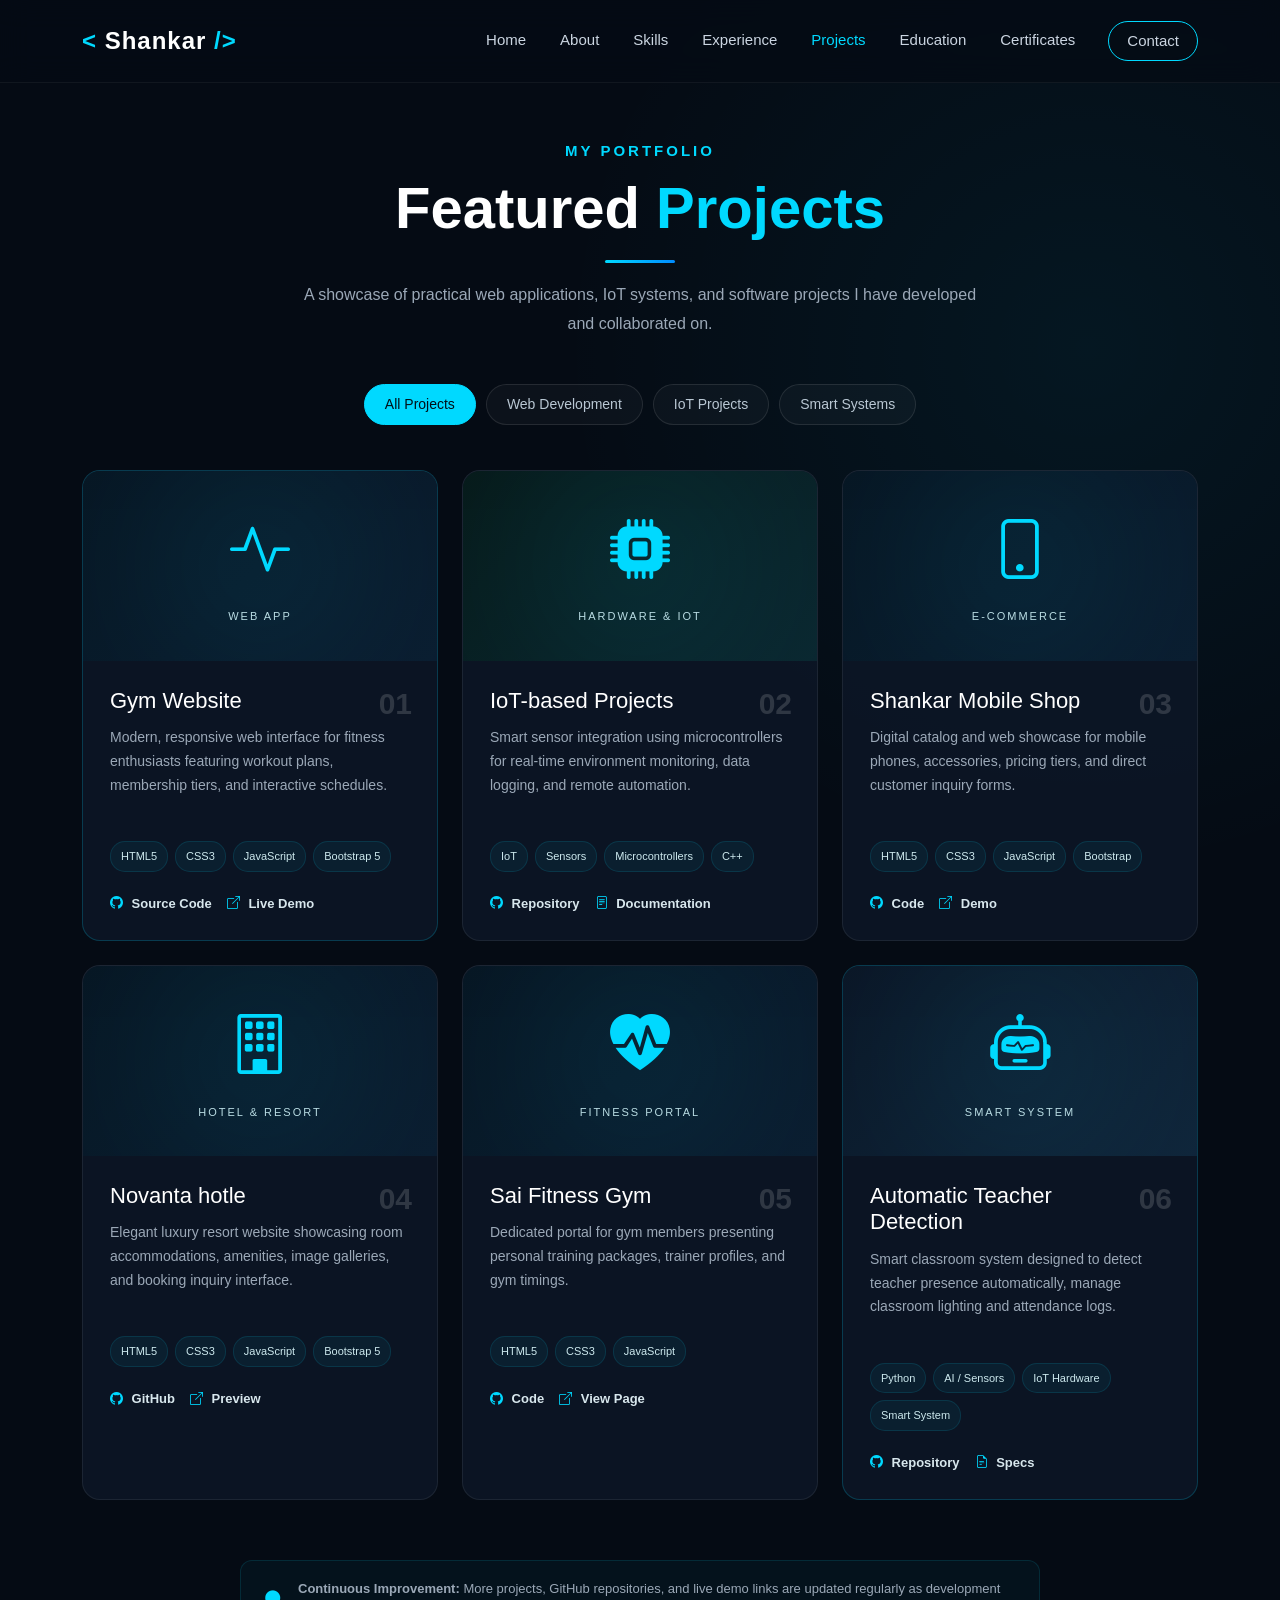
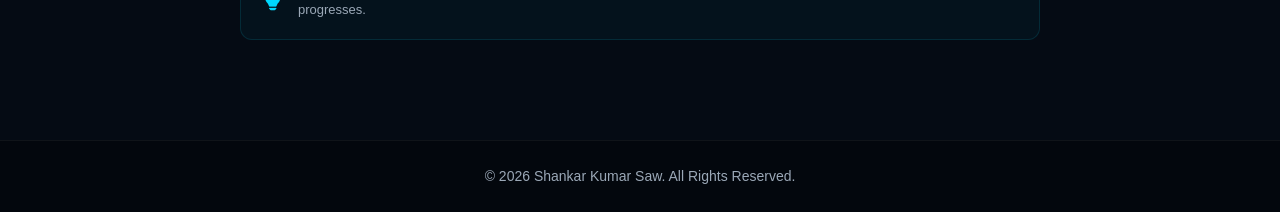
==== projects.html @ df8be47b "Update projects.html" ====
<!DOCTYPE html>
<html lang="en">

<head>
    <meta charset="UTF-8">
    <meta name="viewport" content="width=device-width, initial-scale=1.0">
    <meta name="description" content="Projects by Shankar Kumar Saw - Full Stack Developer featuring Web, IoT, and Smart System projects.">

    <title>Projects | Shankar Kumar Saw</title>

    <!-- Bootstrap 5 CSS -->
    <link href="https://cdn.jsdelivr.net/npm/bootstrap@5.3.3/dist/css/bootstrap.min.css" rel="stylesheet">

    <!-- Bootstrap Icons -->
    <link rel="stylesheet" href="https://cdn.jsdelivr.net/npm/bootstrap-icons@1.11.3/font/bootstrap-icons.min.css">

    <!-- Common CSS -->
    <link rel="stylesheet" href="css/style.css">

    <!-- Projects CSS -->
    <link rel="stylesheet" href="css/projects.css">
</head>

<body>

    <!-- ================= NAVBAR ================= -->

    <nav class="navbar navbar-expand-lg fixed-top">
        <div class="container">
            <a class="navbar-brand" href="index.html">
                <span>&lt;</span> Shankar <span>/&gt;</span>
            </a>

            <button class="navbar-toggler" type="button" data-bs-toggle="collapse" data-bs-target="#mainNavbar" aria-controls="mainNavbar" aria-expanded="false" aria-label="Toggle navigation">
                <i class="bi bi-list"></i>
            </button>

            <div class="collapse navbar-collapse" id="mainNavbar">
                <ul class="navbar-nav ms-auto">
                    <li class="nav-item">
                        <a class="nav-link" href="index.html">Home</a>
                    </li>
                    <li class="nav-item">
                        <a class="nav-link" href="about.html">About</a>
                    </li>
                    <li class="nav-item">
                        <a class="nav-link" href="skills.html">Skills</a>
                    </li>
                    <li class="nav-item">
                        <a class="nav-link" href="experience.html">Experience</a>
                    </li>
                    <li class="nav-item">
                        <a class="nav-link active" href="projects.html">Projects</a>
                    </li>
                    <li class="nav-item">
                        <a class="nav-link" href="education.html">Education</a>
                    </li>
                    <li class="nav-item">
                        <a class="nav-link" href="certificates.html">Certificates</a>
                    </li>
                    <li class="nav-item">
                        <a class="nav-link contact-nav" href="contact.html">Contact</a>
                    </li>
                </ul>
            </div>
        </div>
    </nav>


    <!-- ================= PROJECTS SECTION ================= -->

    <main>
        <section class="projects-section">
            <div class="container">

                <!-- PAGE HEADING -->
                <div class="section-heading">
                    <p class="section-label">My Portfolio</p>
                    <h1>Featured <span>Projects</span></h1>
                    <div class="heading-line"></div>
                    <p class="heading-description">
                        A showcase of practical web applications, IoT systems, and software projects I have developed and collaborated on.
                    </p>
                </div>


                <!-- CATEGORY FILTERS -->
                <div class="project-filters">
                    <button type="button" class="filter-btn active" data-filter="all">All Projects</button>
                    <button type="button" class="filter-btn" data-filter="web">Web Development</button>
                    <button type="button" class="filter-btn" data-filter="iot">IoT Projects</button>
                    <button type="button" class="filter-btn" data-filter="system">Smart Systems</button>
                </div>


                <!-- PROJECT GRID -->
                <div class="row g-4 project-grid">

                    <!-- PROJECT 1: Gym Website -->
                    <div class="col-md-6 col-lg-4 project-item" data-category="web">
                        <div class="project-card featured-project">
                            <div class="project-image web-project">
                                <i class="bi bi-activity"></i>
                                <span>WEB APP</span>
                            </div>
                            <div class="project-content">
                                <span class="project-number">01</span>
                                <h2>Gym Website</h2>
                                <p>
                                    Modern, responsive web interface for fitness enthusiasts featuring workout plans, membership tiers, and interactive schedules.
                                </p>
                                <div class="project-tech">
                                    <span>HTML5</span>
                                    <span>CSS3</span>
                                    <span>JavaScript</span>
                                    <span>Bootstrap 5</span>
                                </div>
                                <div class="project-links">
                                    <a href="https://github.com/skinnybuilder07-dotcom" target="_blank" rel="noopener noreferrer" class="project-link"><i class="bi bi-github"></i> Source Code</a>
                                    <a href="#" class="project-link"><i class="bi bi-box-arrow-up-right"></i> Live Demo</a>
                                </div>
                            </div>
                        </div>
                    </div>


                    <!-- PROJECT 2: IoT-based Projects -->
                    <div class="col-md-6 col-lg-4 project-item" data-category="iot">
                        <div class="project-card">
                            <div class="project-image iot-project">
                                <i class="bi bi-cpu-fill"></i>
                                <span>HARDWARE & IOT</span>
                            </div>
                            <div class="project-content">
                                <span class="project-number">02</span>
                                <h2>IoT-based Projects</h2>
                                <p>
                                    Smart sensor integration using microcontrollers for real-time environment monitoring, data logging, and remote automation.
                                </p>
                                <div class="project-tech">
                                    <span>IoT</span>
                                    <span>Sensors</span>
                                    <span>Microcontrollers</span>
                                    <span>C++</span>
                                </div>
                                <div class="project-links">
                                    <a href="https://github.com/skinnybuilder07-dotcom" target="_blank" rel="noopener noreferrer" class="project-link"><i class="bi bi-github"></i> Repository</a>
                                    <a href="#" class="project-link"><i class="bi bi-file-text"></i> Documentation</a>
                                </div>
                            </div>
                        </div>
                    </div>


                    <!-- PROJECT 3: Shankar Mobile Shop -->
                    <div class="col-md-6 col-lg-4 project-item" data-category="web">
                        <div class="project-card">
                            <div class="project-image web-project">
                                <i class="bi bi-phone"></i>
                                <span>E-COMMERCE</span>
                            </div>
                            <div class="project-content">
                                <span class="project-number">03</span>
                                <h2>Shankar Mobile Shop</h2>
                                <p>
                                    Digital catalog and web showcase for mobile phones, accessories, pricing tiers, and direct customer inquiry forms.
                                </p>
                                <div class="project-tech">
                                    <span>HTML5</span>
                                    <span>CSS3</span>
                                    <span>JavaScript</span>
                                    <span>Bootstrap</span>
                                </div>
                                <div class="project-links">
                                    <a href="https://github.com/skinnybuilder07-dotcom" target="_blank" rel="noopener noreferrer" class="project-link"><i class="bi bi-github"></i> Code</a>
                                    <a href="#" class="project-link"><i class="bi bi-box-arrow-up-right"></i> Demo</a>
                                </div>
                            </div>
                        </div>
                    </div>


                    <!-- PROJECT 4: Aura Resort -->
                    <div class="col-md-6 col-lg-4 project-item" data-category="web">
                        <div class="project-card">
                            <div class="project-image web-project">
                                <i class="bi bi-building"></i>
                                <span>HOTEL & RESORT</span>
                            </div>
                            <div class="project-content">
                                <span class="project-number">04</span>
                                <h2>Novanta hotle</h2>
                                <p>
                                    Elegant luxury resort website showcasing room accommodations, amenities, image galleries, and booking inquiry interface.
                                </p>
                                <div class="project-tech">
                                    <span>HTML5</span>
                                    <span>CSS3</span>
                                    <span>JavaScript</span>
                                    <span>Bootstrap 5</span>
                                </div>
                                <div class="project-links">
                                    <a href="https://github.com/skinnybuilder07-dotcom" target="_blank" rel="noopener noreferrer" class="project-link"><i class="bi bi-github"></i> GitHub</a>
                                    <a href="https://hotle-website.vercel.app/" class="project-link"><i class="bi bi-box-arrow-up-right"></i> Preview</a>
                                </div>
                            </div>
                        </div>
                    </div>


                    <!-- PROJECT 5: Sai Fitness Gym -->
                    <div class="col-md-6 col-lg-4 project-item" data-category="web">
                        <div class="project-card">
                            <div class="project-image web-project">
                                <i class="bi bi-heart-pulse-fill"></i>
                                <span>FITNESS PORTAL</span>
                            </div>
                            <div class="project-content">
                                <span class="project-number">05</span>
                                <h2>Sai Fitness Gym</h2>
                                <p>
                                    Dedicated portal for gym members presenting personal training packages, trainer profiles, and gym timings.
                                </p>
                                <div class="project-tech">
                                    <span>HTML5</span>
                                    <span>CSS3</span>
                                    <span>JavaScript</span>
                                </div>
                                <div class="project-links">
                                    <a href="https://github.com/skinnybuilder07-dotcom" target="_blank" rel="noopener noreferrer" class="project-link"><i class="bi bi-github"></i> Code</a>
                                    <a href="#" class="project-link"><i class="bi bi-box-arrow-up-right"></i> View Page</a>
                                </div>
                            </div>
                        </div>
                    </div>


                    <!-- PROJECT 6: Automatic Teacher Detection Smart Classroom System -->
                    <div class="col-md-6 col-lg-4 project-item" data-category="system">
                        <div class="project-card featured-project">
                            <div class="project-image system-project">
                                <i class="bi bi-robot"></i>
                                <span>SMART SYSTEM</span>
                            </div>
                            <div class="project-content">
                                <span class="project-number">06</span>
                                <h2>Automatic Teacher Detection</h2>
                                <p>
                                    Smart classroom system designed to detect teacher presence automatically, manage classroom lighting and attendance logs.
                                </p>
                                <div class="project-tech">
                                    <span>Python</span>
                                    <span>AI / Sensors</span>
                                    <span>IoT Hardware</span>
                                    <span>Smart System</span>
                                </div>
                                <div class="project-links">
                                    <a href="https://github.com/skinnybuilder07-dotcom" target="_blank" rel="noopener noreferrer" class="project-link"><i class="bi bi-github"></i> Repository</a>
                                    <a href="#" class="project-link"><i class="bi bi-file-earmark-text"></i> Specs</a>
                                </div>
                            </div>
                        </div>
                    </div>

                </div>


                <!-- PROJECT NOTE -->
                <div class="project-note">
                    <i class="bi bi-lightbulb-fill"></i>
                    <p>
                        <strong>Continuous Improvement:</strong> More projects, GitHub repositories, and live demo links are updated regularly as development progresses.
                    </p>
                </div>

            </div>
        </section>
    </main>


    <!-- ================= FOOTER ================= -->

    <footer class="footer">
        <div class="container text-center">
            <p>© <span id="current-year"></span> Shankar Kumar Saw. All Rights Reserved.</p>
        </div>
    </footer>


    <!-- Bootstrap JS -->
    <script src="https://cdn.jsdelivr.net/npm/bootstrap@5.3.3/dist/js/bootstrap.bundle.min.js"></script>

    <!-- Common JS -->
    <script src="js/main.js"></script>

    <!-- Projects JS -->
    <script src="js/projects.js"></script>

</body>

</html>
---- css/style.css ----
/* =========================================
   GLOBAL VARIABLES
========================================= */

:root {

    --bg-color: #050b14;

    --bg-secondary: #091321;

    --card-color: #0d1828;

    --primary-color: #00d9ff;

    --secondary-color: #008cff;

    --text-color: #ffffff;

    --text-muted: #9ba8b7;

    --border-color: rgba(0, 217, 255, 0.25);

}


/* =========================================
   RESET
========================================= */

* {

    margin: 0;

    padding: 0;

    box-sizing: border-box;

}


html {

    scroll-behavior: smooth;

    scroll-padding-top: 90px;

}


body {

    background: var(--bg-color);

    color: var(--text-color);

    font-family:
        "Segoe UI",
        Tahoma,
        Geneva,
        Verdana,
        sans-serif;

    overflow-x: hidden;

}


/* =========================================
   NAVBAR
========================================= */

.navbar {

    padding: 18px 0;

    background: rgba(5, 11, 20, 0.75);

    backdrop-filter: blur(15px);

    border-bottom:
        1px solid rgba(255, 255, 255, 0.05);

    transition: 0.3s ease;

}


.navbar.scrolled {

    padding: 12px 0;

    background: rgba(5, 11, 20, 0.96);

}


/* =========================================
   LOGO
========================================= */

.navbar-brand {

    color: white !important;

    font-size: 24px;

    font-weight: 700;

    letter-spacing: 1px;

}


.navbar-brand span {

    color: var(--primary-color);

}


/* =========================================
   NAV LINKS
========================================= */

.nav-link {

    color: #cbd5e1 !important;

    margin-left: 18px;

    font-size: 15px;

    font-weight: 500;

    transition: 0.3s ease;

}


.nav-link:hover,

.nav-link.active {

    color: var(--primary-color) !important;

}


.contact-nav {

    border:
        1px solid var(--primary-color);

    border-radius: 20px;

    padding: 8px 18px !important;

    margin-left: 25px;

}


/* =========================================
   MOBILE NAVBAR
========================================= */

.navbar-toggler {

    border:
        1px solid var(--primary-color);

    color: var(--primary-color);

}


.navbar-toggler:focus {

    box-shadow: none;

}


.navbar-toggler i {

    font-size: 25px;

}


/* =========================================
   BUTTONS
========================================= */

.btn {

    border-radius: 8px;

    padding: 11px 22px;

    font-weight: 600;

    transition: 0.3s ease;

}


.btn-primary-custom {

    background:
        linear-gradient(
            135deg,
            var(--primary-color),
            var(--secondary-color)
        );

    color: #001018;

    border: none;

}


.btn-primary-custom:hover {

    transform: translateY(-3px);

    color: #001018;

    box-shadow:
        0 10px 30px rgba(0, 217, 255, 0.25);

}


.btn-outline-custom {

    color: white;

    border:
        1px solid var(--border-color);

    background:
        rgba(255, 255, 255, 0.02);

}


.btn-outline-custom:hover {

    color: var(--primary-color);

    border-color: var(--primary-color);

    transform: translateY(-3px);

}


/* =========================================
   FOOTER
========================================= */

.footer {

    padding: 25px 0;

    background: #03070d;

    border-top:
        1px solid rgba(255, 255, 255, 0.05);

}


.footer p {

    margin: 0;

    color: var(--text-muted);

    font-size: 14px;

}


/* =========================================
   RESPONSIVE
========================================= */

@media (max-width: 991px) {

    .navbar-nav {

        padding-top: 20px;

    }


    .nav-link {

        margin-left: 0;

        margin-bottom: 10px;

    }


    .contact-nav {

        display: inline-block;

        margin-left: 0;

    }

}


@media (max-width: 576px) {

    .navbar-brand {

        font-size: 20px;

    }


    .btn {

        width: 100%;

    }

}
---- css/projects.css ----
/* =========================================
   PROJECTS SECTION
========================================= */

.projects-section {

    min-height: 100vh;

    padding-top: 140px;

    padding-bottom: 100px;

    background:
        radial-gradient(
            circle at 85% 20%,
            rgba(0, 217, 255, 0.06),
            transparent 30%
        );

}


/* =========================================
   HEADING
========================================= */

.section-heading {

    text-align: center;

    margin-bottom: 45px;

}


.section-label {

    color: var(--primary-color);

    font-size: 15px;

    font-weight: 600;

    text-transform: uppercase;

    letter-spacing: 3px;

    margin-bottom: 10px;

}


.section-heading h1 {

    font-size:
        clamp(40px, 5vw, 58px);

    font-weight: 800;

}


.section-heading h1 span {

    color: var(--primary-color);

}


.heading-line {

    width: 70px;

    height: 3px;

    margin: 18px auto;

    background:
        linear-gradient(
            90deg,
            var(--primary-color),
            var(--secondary-color)
        );

    border-radius: 10px;

}


.heading-description {

    max-width: 700px;

    margin: auto;

    color: var(--text-muted);

    line-height: 1.8;

}


/* =========================================
   FILTERS
========================================= */

.project-filters {

    display: flex;

    justify-content: center;

    flex-wrap: wrap;

    gap: 10px;

    margin-bottom: 45px;

}


.filter-btn {

    padding: 9px 20px;

    color: #b9c7d3;

    background:
        rgba(255, 255, 255, 0.03);

    border:
        1px solid rgba(255, 255, 255, 0.1);

    border-radius: 30px;

    cursor: pointer;

    font-size: 14px;

    transition: 0.3s ease;

}


.filter-btn:hover,

.filter-btn.active {

    color: #001018;

    background: var(--primary-color);

    border-color: var(--primary-color);

}


/* =========================================
   PROJECT CARD
========================================= */

.project-card {

    height: 100%;

    overflow: hidden;

    background:
        rgba(13, 24, 40, 0.78);

    border:
        1px solid rgba(255, 255, 255, 0.07);

    border-radius: 18px;

    transition: 0.35s ease;

}


.project-card:hover {

    transform: translateY(-8px);

    border-color:
        var(--border-color);

    box-shadow:
        0 18px 40px rgba(0, 0, 0, 0.25);

}


.featured-project {

    border-color:
        rgba(0, 217, 255, 0.2);

}


/* =========================================
   PROJECT VISUAL
========================================= */

.project-image {

    height: 190px;

    position: relative;

    display: flex;

    flex-direction: column;

    align-items: center;

    justify-content: center;

    gap: 12px;

    overflow: hidden;

}


.project-image::before {

    content: "";

    position: absolute;

    width: 180px;

    height: 180px;

    border-radius: 50%;

    background: var(--primary-color);

    filter: blur(80px);

    opacity: 0.10;

}


.project-image i {

    position: relative;

    z-index: 1;

    font-size: 60px;

    color: var(--primary-color);

}


.project-image span {

    position: relative;

    z-index: 1;

    font-size: 11px;

    letter-spacing: 2px;

    color: #b9dce3;

}


/* Different project visual backgrounds */

.web-project {

    background:
        linear-gradient(
            135deg,
            #071724,
            #0b1d30
        );

}


.iot-project {

    background:
        linear-gradient(
            135deg,
            #071b1b,
            #0b2730
        );

}


.system-project {

    background:
        linear-gradient(
            135deg,
            #0b1727,
            #10253a
        );

}


/* =========================================
   PROJECT CONTENT
========================================= */

.project-content {

    position: relative;

    padding: 27px;

}


.project-number {

    position: absolute;

    top: 20px;

    right: 25px;

    color:
        rgba(255, 255, 255, 0.15);

    font-size: 30px;

    font-weight: 800;

}


.project-content h2 {

    font-size: 22px;

    padding-right: 35px;

    margin-bottom: 12px;

}


.project-content p {

    color: var(--text-muted);

    font-size: 14px;

    line-height: 1.7;

    min-height: 95px;

    margin-bottom: 20px;

}


/* =========================================
   PROJECT TECHNOLOGIES
========================================= */

.project-tech {

    display: flex;

    flex-wrap: wrap;

    gap: 7px;

    margin-bottom: 22px;

}


.project-tech span {

    padding: 6px 10px;

    color: #cce8ed;

    background:
        rgba(0, 217, 255, 0.06);

    border:
        1px solid rgba(0, 217, 255, 0.12);

    border-radius: 15px;

    font-size: 11px;

}


/* =========================================
   PROJECT LINKS
========================================= */

.project-links {

    display: flex;

    flex-wrap: wrap;

    gap: 15px;

}


.project-link {

    color: #d8e7ed;

    text-decoration: none;

    font-size: 13px;

    font-weight: 600;

    transition: 0.3s ease;

}


.project-link i {

    color: var(--primary-color);

    margin-right: 5px;

}


.project-link:hover {

    color: var(--primary-color);

}


/* =========================================
   PROJECT NOTE
========================================= */

.project-note {

    max-width: 800px;

    margin: 60px auto 0;

    display: flex;

    align-items: center;

    gap: 15px;

    padding: 18px 22px;

    background:
        rgba(0, 217, 255, 0.035);

    border:
        1px solid rgba(0, 217, 255, 0.12);

    border-radius: 12px;

}


.project-note i {

    color: var(--primary-color);

    font-size: 20px;

}


.project-note p {

    color: var(--text-muted);

    font-size: 13px;

    margin: 0;

    line-height: 1.6;

}


/* =========================================
   HIDDEN FILTER ITEMS
========================================= */

.project-item.hidden {

    display: none;

}


/* =========================================
   RESPONSIVE
========================================= */

@media (max-width: 991px) {

    .projects-section {

        padding-top: 120px;

    }

}


@media (max-width: 576px) {

    .project-filters {

        gap: 7px;

    }


    .filter-btn {

        padding: 8px 15px;

    }


    .project-content {

        padding: 22px;

    }


    .project-content p {

        min-height: auto;

    }


    .project-note {

        align-items: flex-start;

    }

}
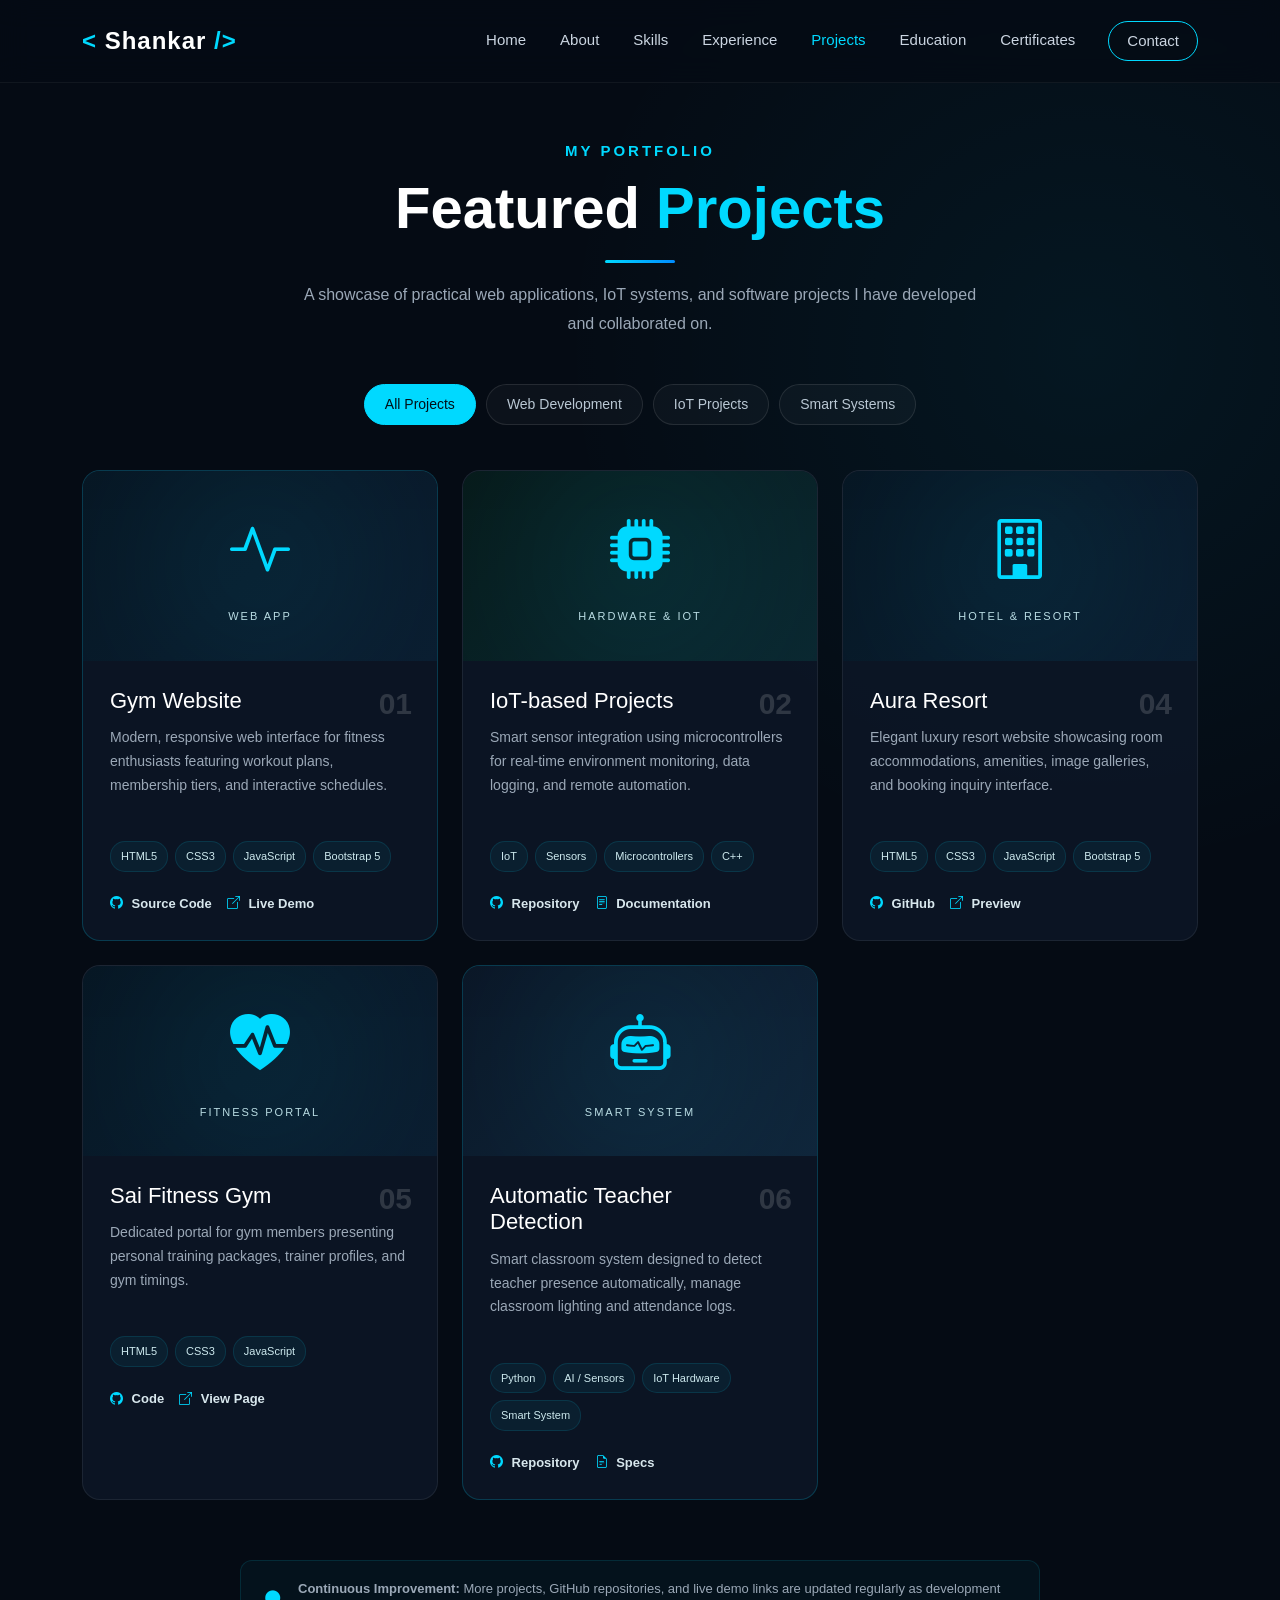
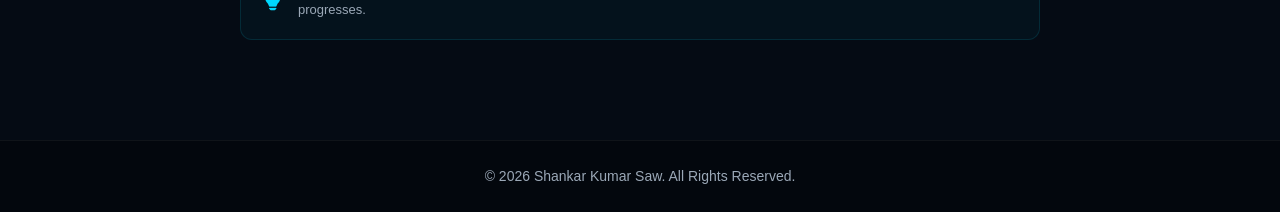
==== commit e6219a1e: "Update projects.html with latest project changes" ====
--- a/projects.html
+++ b/projects.html
@@ -4,7 +4,8 @@
 <head>
     <meta charset="UTF-8">
     <meta name="viewport" content="width=device-width, initial-scale=1.0">
-    <meta name="description" content="Projects by Shankar Kumar Saw - Full Stack Developer featuring Web, IoT, and Smart System projects.">
+    <meta name="description"
+        content="Projects by Shankar Kumar Saw - Full Stack Developer featuring Web, IoT, and Smart System projects.">
 
     <title>Projects | Shankar Kumar Saw</title>
 
@@ -31,7 +32,8 @@
                 <span>&lt;</span> Shankar <span>/&gt;</span>
             </a>
 
-            <button class="navbar-toggler" type="button" data-bs-toggle="collapse" data-bs-target="#mainNavbar" aria-controls="mainNavbar" aria-expanded="false" aria-label="Toggle navigation">
+            <button class="navbar-toggler" type="button" data-bs-toggle="collapse" data-bs-target="#mainNavbar"
+                aria-controls="mainNavbar" aria-expanded="false" aria-label="Toggle navigation">
                 <i class="bi bi-list"></i>
             </button>
 
@@ -79,7 +81,8 @@
                     <h1>Featured <span>Projects</span></h1>
                     <div class="heading-line"></div>
                     <p class="heading-description">
-                        A showcase of practical web applications, IoT systems, and software projects I have developed and collaborated on.
+                        A showcase of practical web applications, IoT systems, and software projects I have developed
+                        and collaborated on.
                     </p>
                 </div>
 
@@ -107,7 +110,8 @@
                                 <span class="project-number">01</span>
                                 <h2>Gym Website</h2>
                                 <p>
-                                    Modern, responsive web interface for fitness enthusiasts featuring workout plans, membership tiers, and interactive schedules.
+                                    Modern, responsive web interface for fitness enthusiasts featuring workout plans,
+                                    membership tiers, and interactive schedules.
                                 </p>
                                 <div class="project-tech">
                                     <span>HTML5</span>
@@ -116,8 +120,11 @@
                                     <span>Bootstrap 5</span>
                                 </div>
                                 <div class="project-links">
-                                    <a href="https://github.com/skinnybuilder07-dotcom" target="_blank" rel="noopener noreferrer" class="project-link"><i class="bi bi-github"></i> Source Code</a>
-                                    <a href="#" class="project-link"><i class="bi bi-box-arrow-up-right"></i> Live Demo</a>
+                                    <a href="https://github.com/skinnybuilder07-dotcom" target="_blank"
+                                        rel="noopener noreferrer" class="project-link"><i class="bi bi-github"></i>
+                                        Source Code</a>
+                                    <a href="#" class="project-link"><i class="bi bi-box-arrow-up-right"></i> Live
+                                        Demo</a>
                                 </div>
                             </div>
                         </div>
@@ -135,7 +142,8 @@
                                 <span class="project-number">02</span>
                                 <h2>IoT-based Projects</h2>
                                 <p>
-                                    Smart sensor integration using microcontrollers for real-time environment monitoring, data logging, and remote automation.
+                                    Smart sensor integration using microcontrollers for real-time environment
+                                    monitoring, data logging, and remote automation.
                                 </p>
                                 <div class="project-tech">
                                     <span>IoT</span>
@@ -144,36 +152,10 @@
                                     <span>C++</span>
                                 </div>
                                 <div class="project-links">
-                                    <a href="https://github.com/skinnybuilder07-dotcom" target="_blank" rel="noopener noreferrer" class="project-link"><i class="bi bi-github"></i> Repository</a>
+                                    <a href="https://github.com/skinnybuilder07-dotcom" target="_blank"
+                                        rel="noopener noreferrer" class="project-link"><i class="bi bi-github"></i>
+                                        Repository</a>
                                     <a href="#" class="project-link"><i class="bi bi-file-text"></i> Documentation</a>
-                                </div>
-                            </div>
-                        </div>
-                    </div>
-
-
-                    <!-- PROJECT 3: Shankar Mobile Shop -->
-                    <div class="col-md-6 col-lg-4 project-item" data-category="web">
-                        <div class="project-card">
-                            <div class="project-image web-project">
-                                <i class="bi bi-phone"></i>
-                                <span>E-COMMERCE</span>
-                            </div>
-                            <div class="project-content">
-                                <span class="project-number">03</span>
-                                <h2>Shankar Mobile Shop</h2>
-                                <p>
-                                    Digital catalog and web showcase for mobile phones, accessories, pricing tiers, and direct customer inquiry forms.
-                                </p>
-                                <div class="project-tech">
-                                    <span>HTML5</span>
-                                    <span>CSS3</span>
-                                    <span>JavaScript</span>
-                                    <span>Bootstrap</span>
-                                </div>
-                                <div class="project-links">
-                                    <a href="https://github.com/skinnybuilder07-dotcom" target="_blank" rel="noopener noreferrer" class="project-link"><i class="bi bi-github"></i> Code</a>
-                                    <a href="#" class="project-link"><i class="bi bi-box-arrow-up-right"></i> Demo</a>
                                 </div>
                             </div>
                         </div>
@@ -189,9 +171,10 @@
                             </div>
                             <div class="project-content">
                                 <span class="project-number">04</span>
-                                <h2>Novanta hotle</h2>
-                                <p>
-                                    Elegant luxury resort website showcasing room accommodations, amenities, image galleries, and booking inquiry interface.
+                                <h2>Aura Resort</h2>
+                                <p>
+                                    Elegant luxury resort website showcasing room accommodations, amenities, image
+                                    galleries, and booking inquiry interface.
                                 </p>
                                 <div class="project-tech">
                                     <span>HTML5</span>
@@ -200,8 +183,11 @@
                                     <span>Bootstrap 5</span>
                                 </div>
                                 <div class="project-links">
-                                    <a href="https://github.com/skinnybuilder07-dotcom" target="_blank" rel="noopener noreferrer" class="project-link"><i class="bi bi-github"></i> GitHub</a>
-                                    <a href="https://hotle-website.vercel.app/" class="project-link"><i class="bi bi-box-arrow-up-right"></i> Preview</a>
+                                    <a href="https://github.com/skinnybuilder07-dotcom" target="_blank"
+                                        rel="noopener noreferrer" class="project-link"><i class="bi bi-github"></i>
+                                        GitHub</a>
+                                    <a href="#" class="project-link"><i class="bi bi-box-arrow-up-right"></i>
+                                        Preview</a>
                                 </div>
                             </div>
                         </div>
@@ -219,7 +205,8 @@
                                 <span class="project-number">05</span>
                                 <h2>Sai Fitness Gym</h2>
                                 <p>
-                                    Dedicated portal for gym members presenting personal training packages, trainer profiles, and gym timings.
+                                    Dedicated portal for gym members presenting personal training packages, trainer
+                                    profiles, and gym timings.
                                 </p>
                                 <div class="project-tech">
                                     <span>HTML5</span>
@@ -227,8 +214,11 @@
                                     <span>JavaScript</span>
                                 </div>
                                 <div class="project-links">
-                                    <a href="https://github.com/skinnybuilder07-dotcom" target="_blank" rel="noopener noreferrer" class="project-link"><i class="bi bi-github"></i> Code</a>
-                                    <a href="#" class="project-link"><i class="bi bi-box-arrow-up-right"></i> View Page</a>
+                                    <a href="https://github.com/skinnybuilder07-dotcom" target="_blank"
+                                        rel="noopener noreferrer" class="project-link"><i class="bi bi-github"></i>
+                                        Code</a>
+                                    <a href="https://hotle-website.vercel.app/" class="project-link"><i
+                                            class="bi bi-box-arrow-up-right"></i> View Page</a>
                                 </div>
                             </div>
                         </div>
@@ -246,7 +236,8 @@
                                 <span class="project-number">06</span>
                                 <h2>Automatic Teacher Detection</h2>
                                 <p>
-                                    Smart classroom system designed to detect teacher presence automatically, manage classroom lighting and attendance logs.
+                                    Smart classroom system designed to detect teacher presence automatically, manage
+                                    classroom lighting and attendance logs.
                                 </p>
                                 <div class="project-tech">
                                     <span>Python</span>
@@ -255,7 +246,9 @@
                                     <span>Smart System</span>
                                 </div>
                                 <div class="project-links">
-                                    <a href="https://github.com/skinnybuilder07-dotcom" target="_blank" rel="noopener noreferrer" class="project-link"><i class="bi bi-github"></i> Repository</a>
+                                    <a href="https://github.com/skinnybuilder07-dotcom" target="_blank"
+                                        rel="noopener noreferrer" class="project-link"><i class="bi bi-github"></i>
+                                        Repository</a>
                                     <a href="#" class="project-link"><i class="bi bi-file-earmark-text"></i> Specs</a>
                                 </div>
                             </div>
@@ -269,7 +262,8 @@
                 <div class="project-note">
                     <i class="bi bi-lightbulb-fill"></i>
                     <p>
-                        <strong>Continuous Improvement:</strong> More projects, GitHub repositories, and live demo links are updated regularly as development progresses.
+                        <strong>Continuous Improvement:</strong> More projects, GitHub repositories, and live demo links
+                        are updated regularly as development progresses.
                     </p>
                 </div>
 
@@ -298,4 +292,4 @@
 
 </body>
 
-</html>
+</html>
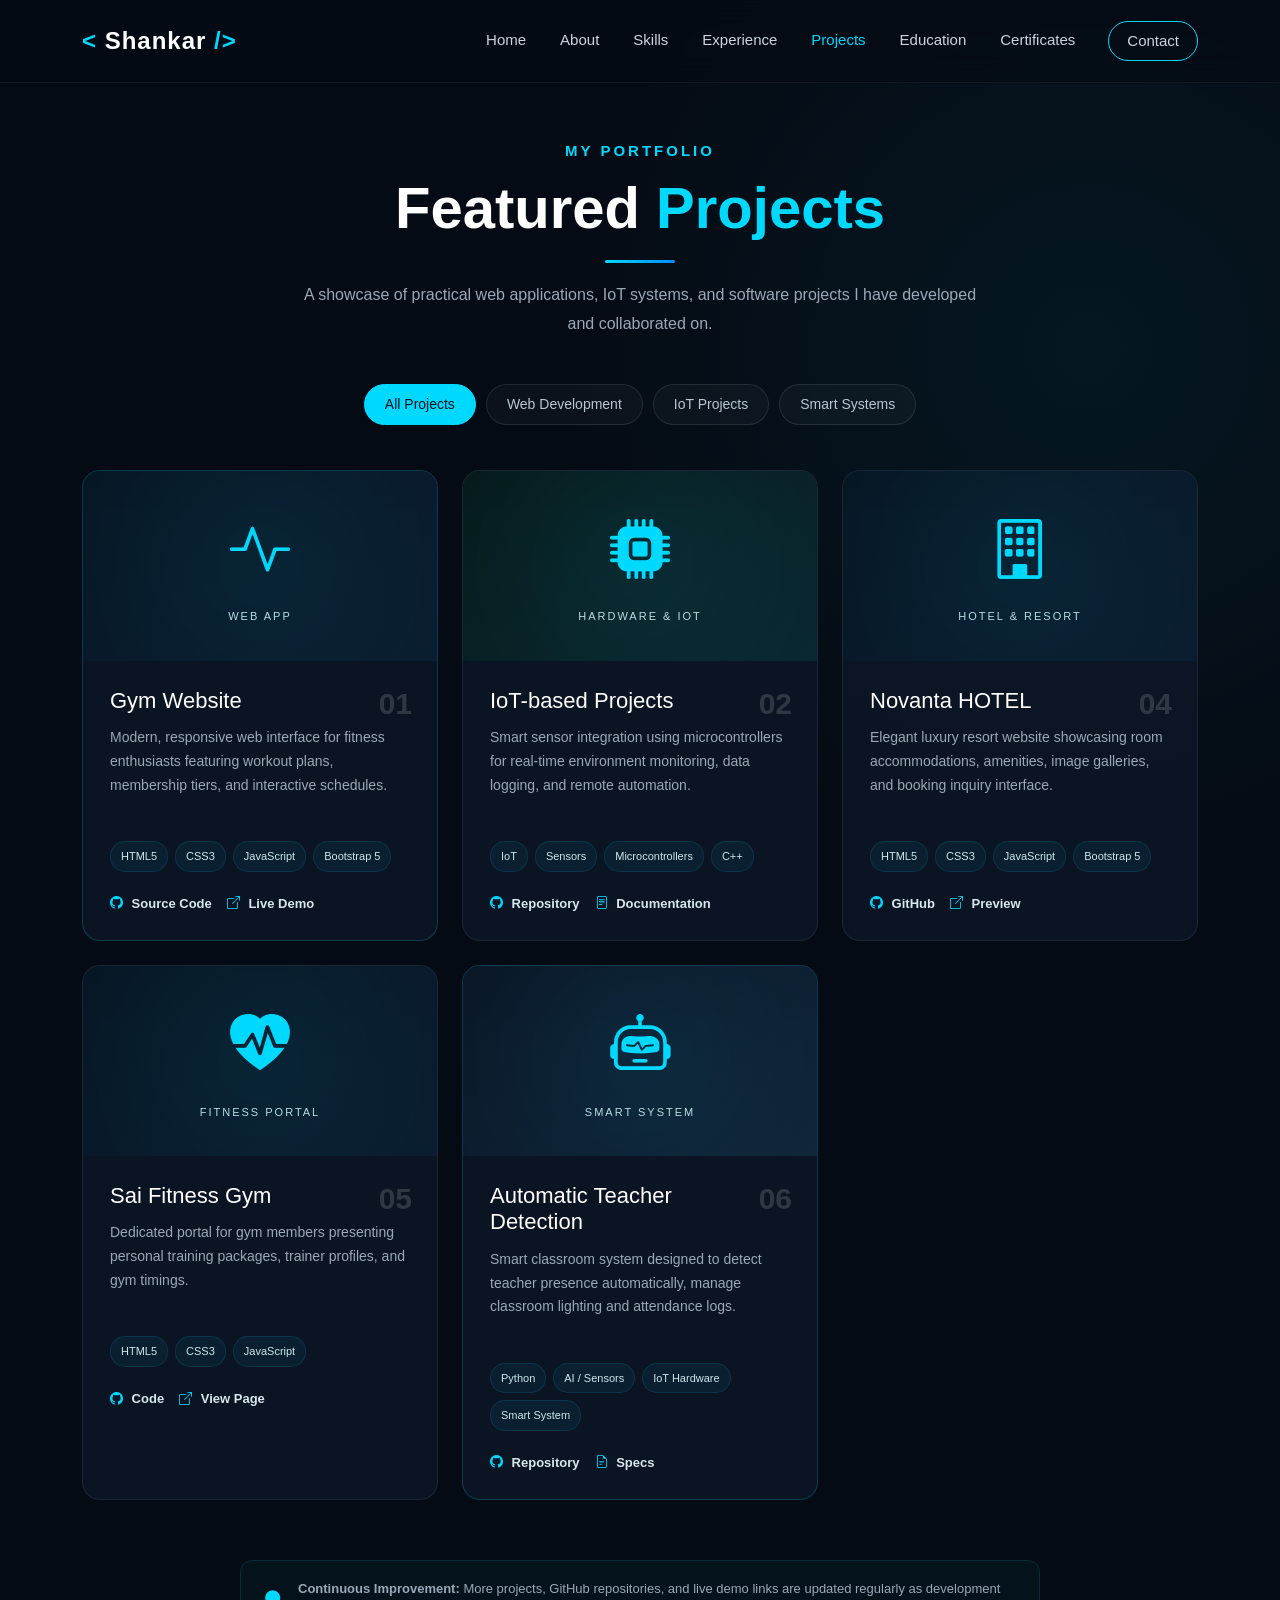
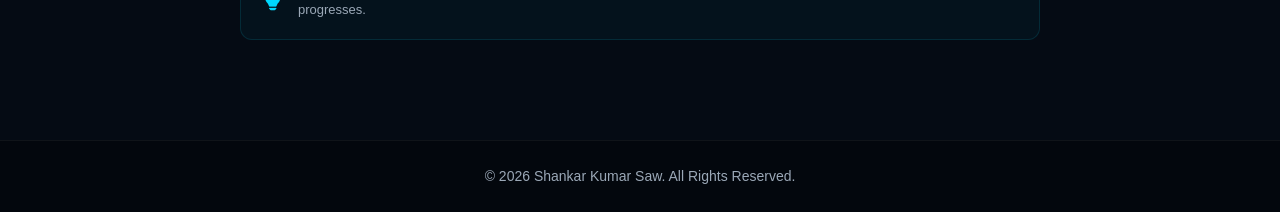
==== commit 28caeece: "Update project details and links in projects.html" ====
--- a/projects.html
+++ b/projects.html
@@ -171,7 +171,7 @@
                             </div>
                             <div class="project-content">
                                 <span class="project-number">04</span>
-                                <h2>Aura Resort</h2>
+                                <h2>Novanta HOTEL</h2>
                                 <p>
                                     Elegant luxury resort website showcasing room accommodations, amenities, image
                                     galleries, and booking inquiry interface.
@@ -186,7 +186,8 @@
                                     <a href="https://github.com/skinnybuilder07-dotcom" target="_blank"
                                         rel="noopener noreferrer" class="project-link"><i class="bi bi-github"></i>
                                         GitHub</a>
-                                    <a href="#" class="project-link"><i class="bi bi-box-arrow-up-right"></i>
+                                    <a href="https://hotle-website.vercel.app/" class="project-link"><i
+                                            class="bi bi-box-arrow-up-right"></i>
                                         Preview</a>
                                 </div>
                             </div>
@@ -217,7 +218,7 @@
                                     <a href="https://github.com/skinnybuilder07-dotcom" target="_blank"
                                         rel="noopener noreferrer" class="project-link"><i class="bi bi-github"></i>
                                         Code</a>
-                                    <a href="https://hotle-website.vercel.app/" class="project-link"><i
+                                    <a href="https://sai-fitness-gym-website.vercel.app/" class="project-link"><i
                                             class="bi bi-box-arrow-up-right"></i> View Page</a>
                                 </div>
                             </div>
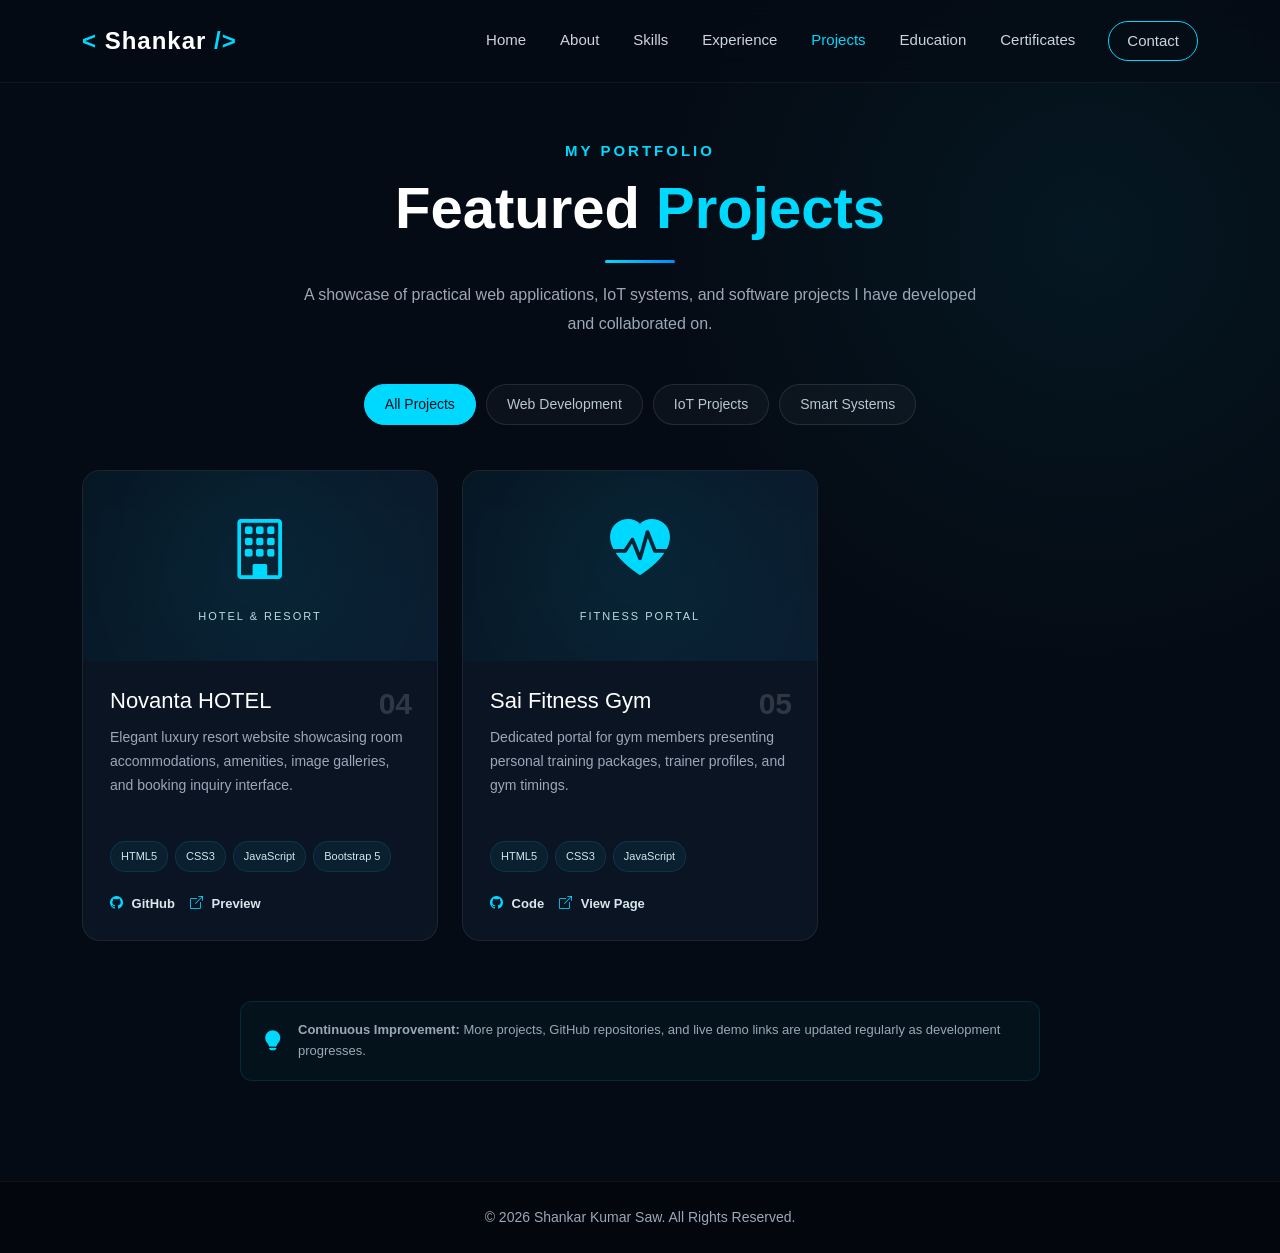
==== commit 125c76b1: "Update project grid structure in projects.html" ====
--- a/projects.html
+++ b/projects.html
@@ -99,67 +99,6 @@
                 <!-- PROJECT GRID -->
                 <div class="row g-4 project-grid">
 
-                    <!-- PROJECT 1: Gym Website -->
-                    <div class="col-md-6 col-lg-4 project-item" data-category="web">
-                        <div class="project-card featured-project">
-                            <div class="project-image web-project">
-                                <i class="bi bi-activity"></i>
-                                <span>WEB APP</span>
-                            </div>
-                            <div class="project-content">
-                                <span class="project-number">01</span>
-                                <h2>Gym Website</h2>
-                                <p>
-                                    Modern, responsive web interface for fitness enthusiasts featuring workout plans,
-                                    membership tiers, and interactive schedules.
-                                </p>
-                                <div class="project-tech">
-                                    <span>HTML5</span>
-                                    <span>CSS3</span>
-                                    <span>JavaScript</span>
-                                    <span>Bootstrap 5</span>
-                                </div>
-                                <div class="project-links">
-                                    <a href="https://github.com/skinnybuilder07-dotcom" target="_blank"
-                                        rel="noopener noreferrer" class="project-link"><i class="bi bi-github"></i>
-                                        Source Code</a>
-                                    <a href="#" class="project-link"><i class="bi bi-box-arrow-up-right"></i> Live
-                                        Demo</a>
-                                </div>
-                            </div>
-                        </div>
-                    </div>
-
-
-                    <!-- PROJECT 2: IoT-based Projects -->
-                    <div class="col-md-6 col-lg-4 project-item" data-category="iot">
-                        <div class="project-card">
-                            <div class="project-image iot-project">
-                                <i class="bi bi-cpu-fill"></i>
-                                <span>HARDWARE & IOT</span>
-                            </div>
-                            <div class="project-content">
-                                <span class="project-number">02</span>
-                                <h2>IoT-based Projects</h2>
-                                <p>
-                                    Smart sensor integration using microcontrollers for real-time environment
-                                    monitoring, data logging, and remote automation.
-                                </p>
-                                <div class="project-tech">
-                                    <span>IoT</span>
-                                    <span>Sensors</span>
-                                    <span>Microcontrollers</span>
-                                    <span>C++</span>
-                                </div>
-                                <div class="project-links">
-                                    <a href="https://github.com/skinnybuilder07-dotcom" target="_blank"
-                                        rel="noopener noreferrer" class="project-link"><i class="bi bi-github"></i>
-                                        Repository</a>
-                                    <a href="#" class="project-link"><i class="bi bi-file-text"></i> Documentation</a>
-                                </div>
-                            </div>
-                        </div>
-                    </div>
 
 
                     <!-- PROJECT 4: Aura Resort -->
@@ -226,49 +165,17 @@
                     </div>
 
 
-                    <!-- PROJECT 6: Automatic Teacher Detection Smart Classroom System -->
-                    <div class="col-md-6 col-lg-4 project-item" data-category="system">
-                        <div class="project-card featured-project">
-                            <div class="project-image system-project">
-                                <i class="bi bi-robot"></i>
-                                <span>SMART SYSTEM</span>
-                            </div>
-                            <div class="project-content">
-                                <span class="project-number">06</span>
-                                <h2>Automatic Teacher Detection</h2>
-                                <p>
-                                    Smart classroom system designed to detect teacher presence automatically, manage
-                                    classroom lighting and attendance logs.
-                                </p>
-                                <div class="project-tech">
-                                    <span>Python</span>
-                                    <span>AI / Sensors</span>
-                                    <span>IoT Hardware</span>
-                                    <span>Smart System</span>
-                                </div>
-                                <div class="project-links">
-                                    <a href="https://github.com/skinnybuilder07-dotcom" target="_blank"
-                                        rel="noopener noreferrer" class="project-link"><i class="bi bi-github"></i>
-                                        Repository</a>
-                                    <a href="#" class="project-link"><i class="bi bi-file-earmark-text"></i> Specs</a>
-                                </div>
-                            </div>
-                        </div>
+                    <!-- PROJECT NOTE -->
+                    <div class="project-note">
+                        <i class="bi bi-lightbulb-fill"></i>
+                        <p>
+                            <strong>Continuous Improvement:</strong> More projects, GitHub repositories, and live demo
+                            links
+                            are updated regularly as development progresses.
+                        </p>
                     </div>
 
                 </div>
-
-
-                <!-- PROJECT NOTE -->
-                <div class="project-note">
-                    <i class="bi bi-lightbulb-fill"></i>
-                    <p>
-                        <strong>Continuous Improvement:</strong> More projects, GitHub repositories, and live demo links
-                        are updated regularly as development progresses.
-                    </p>
-                </div>
-
-            </div>
         </section>
     </main>
 
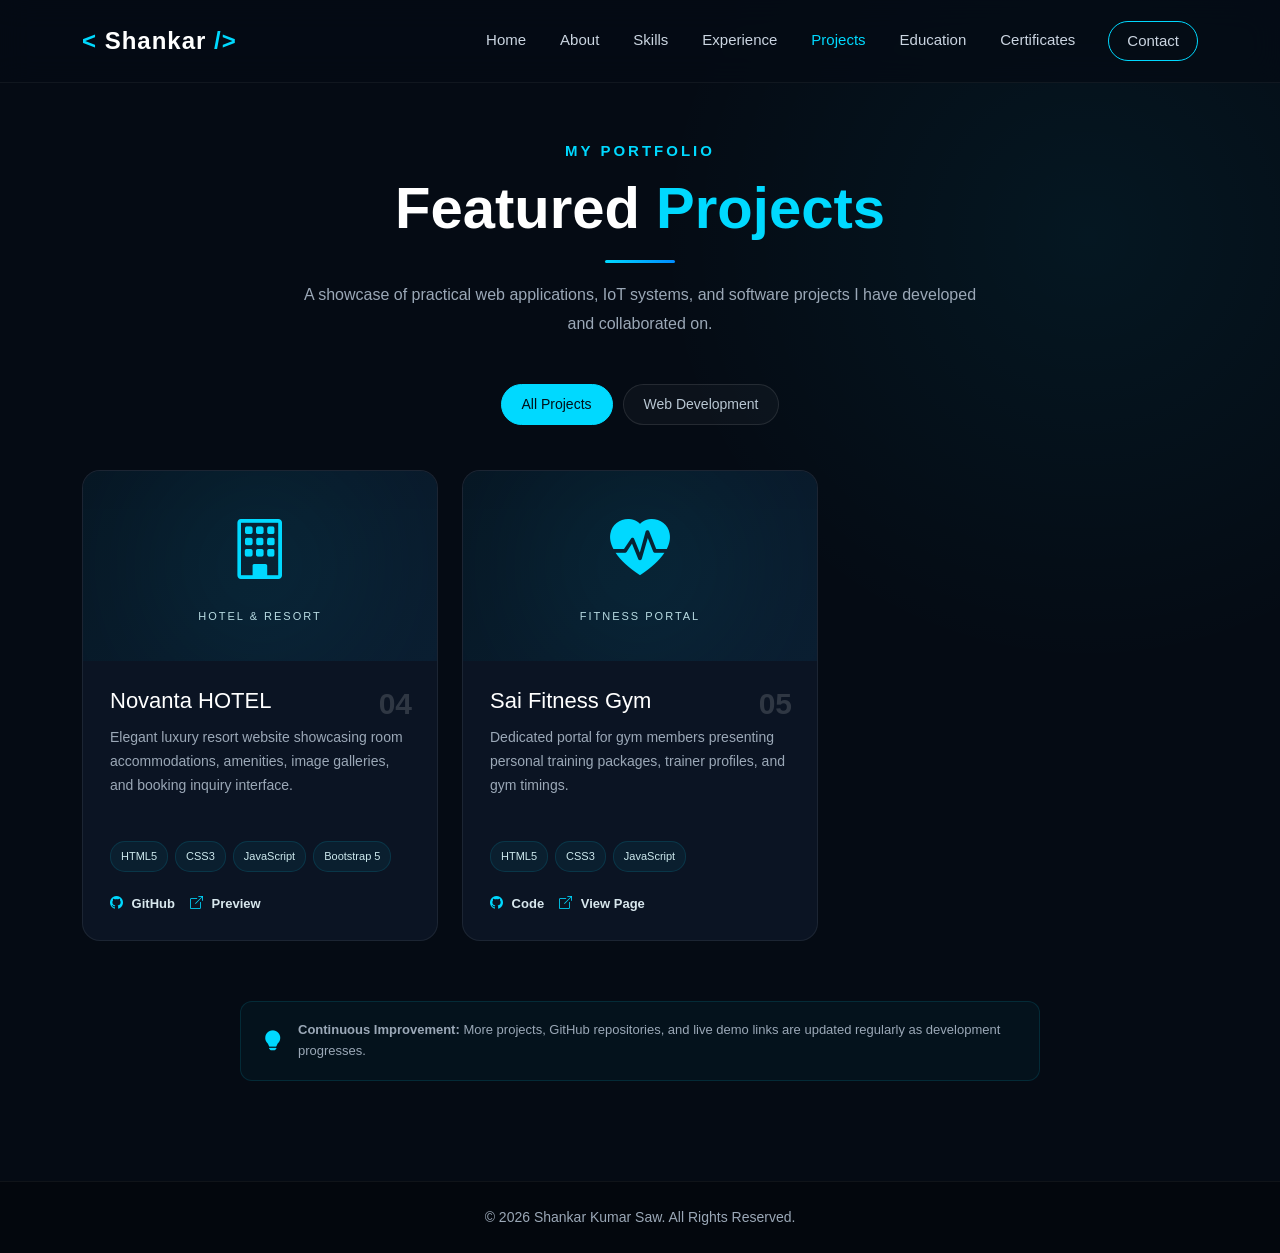
==== commit f60b0290: "Update projects.html" ====
--- a/projects.html
+++ b/projects.html
@@ -91,8 +91,6 @@
                 <div class="project-filters">
                     <button type="button" class="filter-btn active" data-filter="all">All Projects</button>
                     <button type="button" class="filter-btn" data-filter="web">Web Development</button>
-                    <button type="button" class="filter-btn" data-filter="iot">IoT Projects</button>
-                    <button type="button" class="filter-btn" data-filter="system">Smart Systems</button>
                 </div>
 
 
@@ -200,4 +198,4 @@
 
 </body>
 
-</html>+</html>
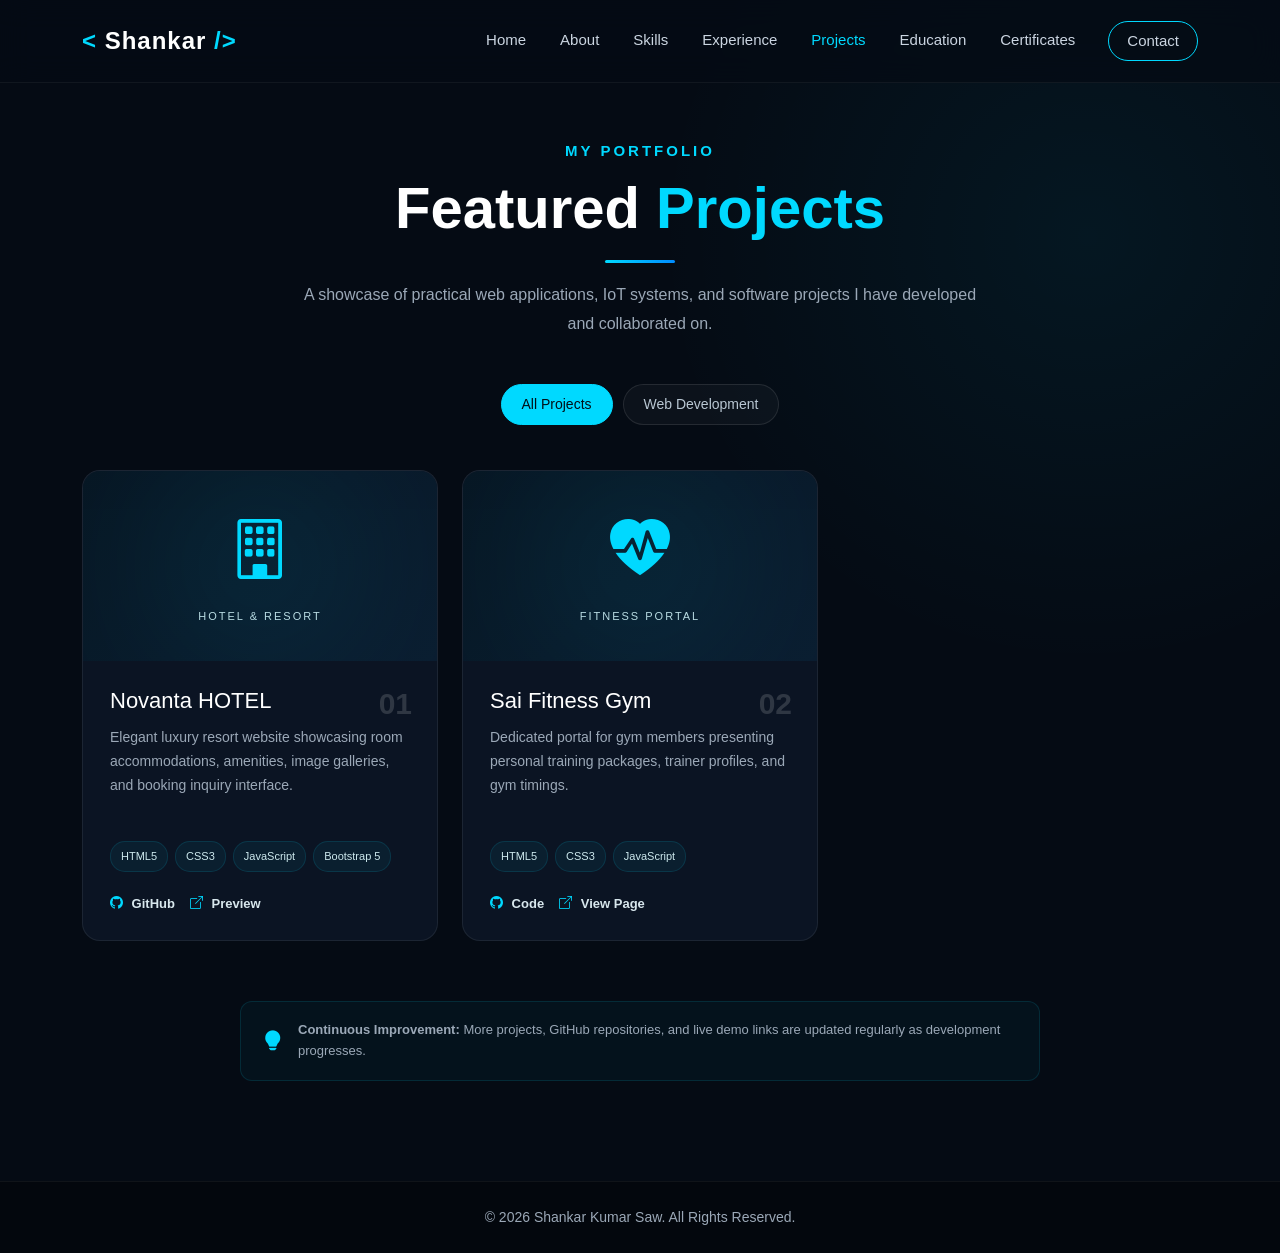
==== commit 659e7e55: "Update project numbers in projects.html" ====
--- a/projects.html
+++ b/projects.html
@@ -107,7 +107,7 @@
                                 <span>HOTEL & RESORT</span>
                             </div>
                             <div class="project-content">
-                                <span class="project-number">04</span>
+                                <span class="project-number">01</span>
                                 <h2>Novanta HOTEL</h2>
                                 <p>
                                     Elegant luxury resort website showcasing room accommodations, amenities, image
@@ -140,7 +140,7 @@
                                 <span>FITNESS PORTAL</span>
                             </div>
                             <div class="project-content">
-                                <span class="project-number">05</span>
+                                <span class="project-number">02</span>
                                 <h2>Sai Fitness Gym</h2>
                                 <p>
                                     Dedicated portal for gym members presenting personal training packages, trainer
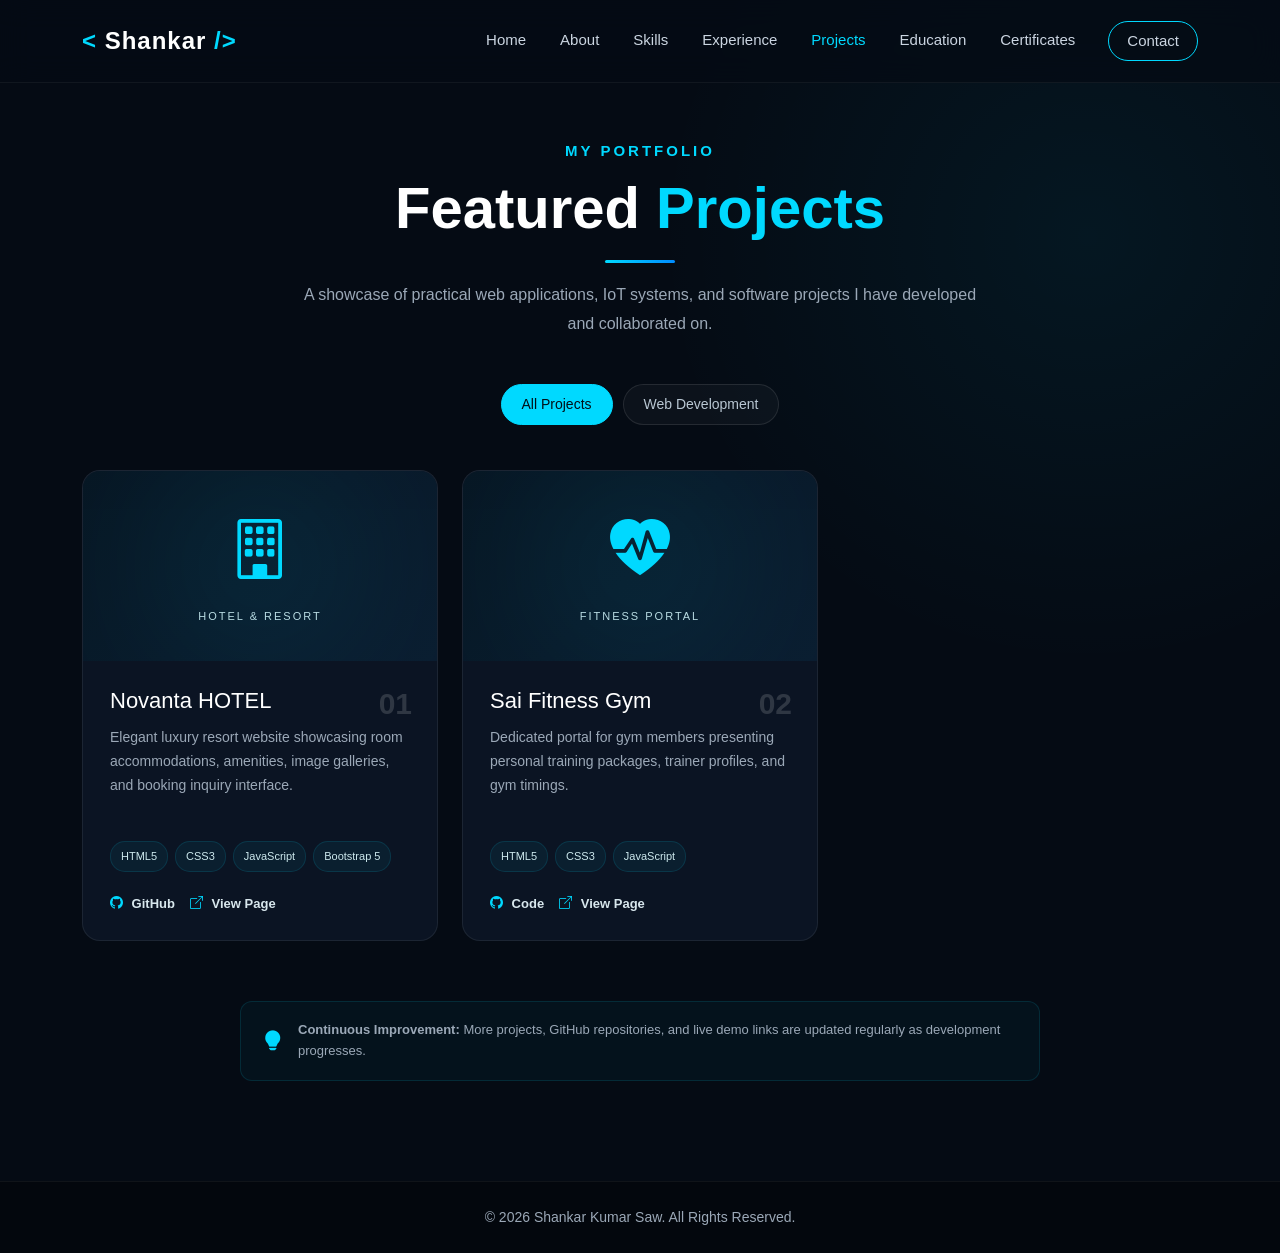
==== commit d02cef4b: "Update projects.html" ====
--- a/projects.html
+++ b/projects.html
@@ -125,7 +125,7 @@
                                         GitHub</a>
                                     <a href="https://hotle-website.vercel.app/" class="project-link"><i
                                             class="bi bi-box-arrow-up-right"></i>
-                                        Preview</a>
+                                        View Page</a>
                                 </div>
                             </div>
                         </div>
